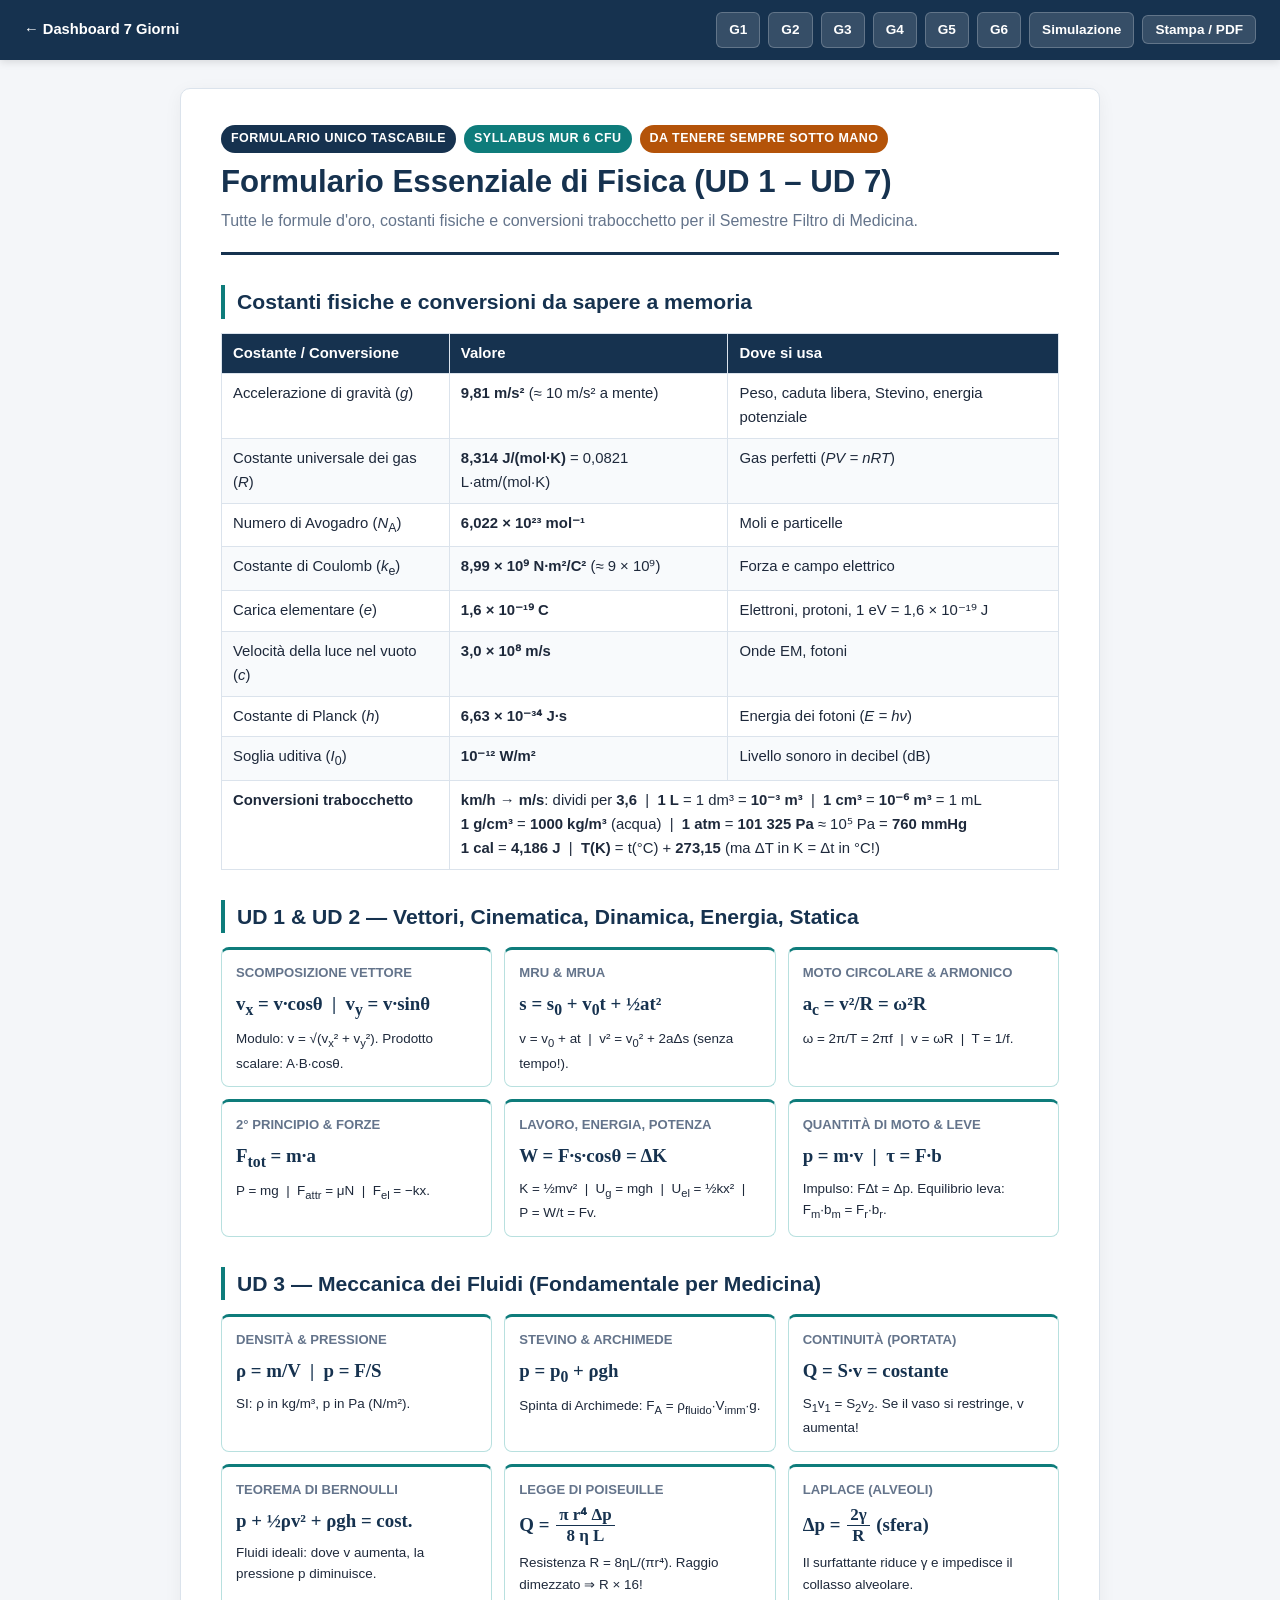
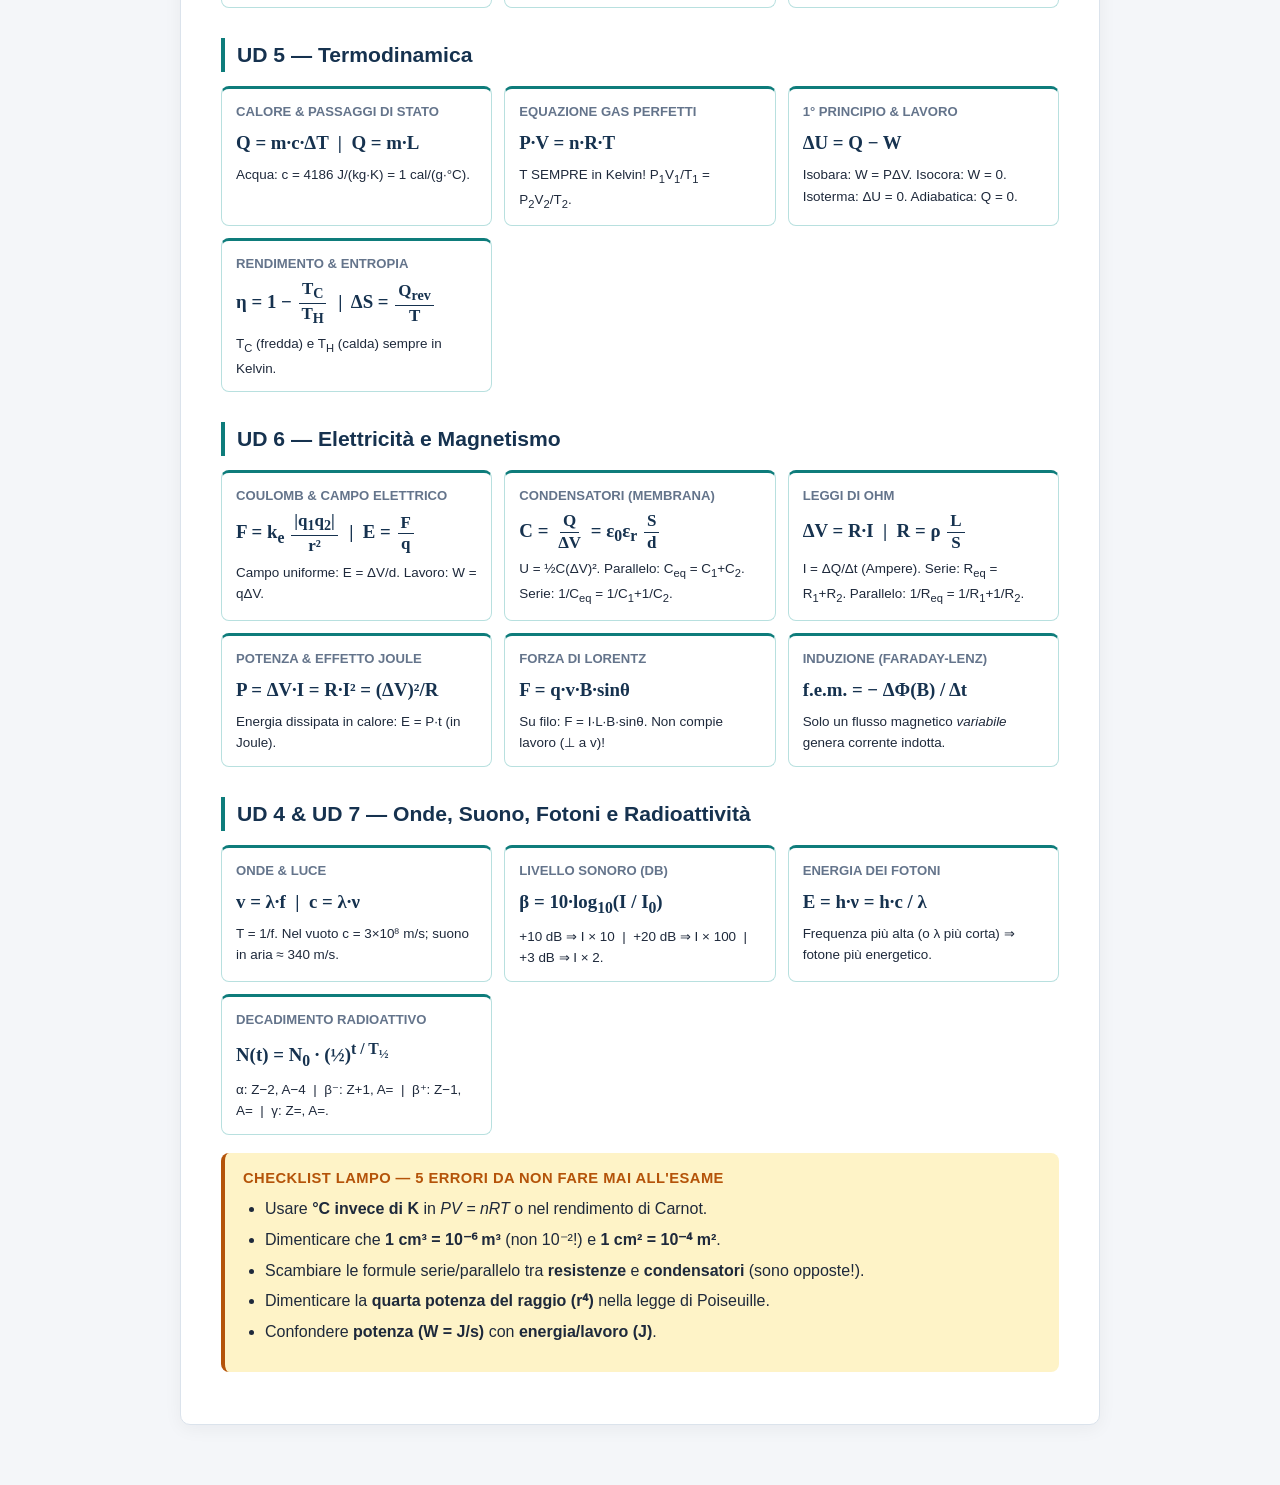
==== dispense/formulario-unico.html @ 3dbf6d62 "Percorso veloce Fisica 7 giorni (dispense HTML, quiz, formulario e PDF)" ====
<!DOCTYPE html>
<html lang="it">
<head>
  <meta charset="UTF-8" />
  <meta name="viewport" content="width=device-width, initial-scale=1.0" />
  <title>Formulario Unico — Fisica Semestre Filtro Medicina</title>
  <link rel="stylesheet" href="../css/style.css" />
</head>
<body>
  <header class="topbar">
    <a href="../index.html">← Dashboard 7 Giorni</a>
    <nav class="topbar-nav">
      <a href="giorno-01-metodi-cinematica.html">G1</a>
      <a href="giorno-02-dinamica-energia-statica.html">G2</a>
      <a href="giorno-03-meccanica-fluidi.html">G3</a>
      <a href="giorno-04-termodinamica.html">G4</a>
      <a href="giorno-05-elettricita-magnetismo.html">G5</a>
      <a href="giorno-06-onde-radiazioni.html">G6</a>
      <a href="giorno-07-simulazione-esame.html">Simulazione</a>
      <button class="btn-print" onclick="window.print()">Stampa / PDF</button>
    </nav>
  </header>

  <main class="container">
    <article class="sheet">
      <div class="doc-header">
        <div class="badge-row">
          <span class="badge">Formulario Unico Tascabile</span>
          <span class="badge teal">Syllabus MUR 6 CFU</span>
          <span class="badge amber">Da tenere sempre sotto mano</span>
        </div>
        <h1>Formulario Essenziale di Fisica (UD 1 – UD 7)</h1>
        <p class="subtitle">Tutte le formule d'oro, costanti fisiche e conversioni trabocchetto per il Semestre Filtro di Medicina.</p>
      </div>

      <h2>Costanti fisiche e conversioni da sapere a memoria</h2>
      <table>
        <thead>
          <tr><th>Costante / Conversione</th><th>Valore</th><th>Dove si usa</th></tr>
        </thead>
        <tbody>
          <tr><td>Accelerazione di gravità (<i>g</i>)</td><td><b>9,81 m/s²</b> (≈ 10 m/s² a mente)</td><td>Peso, caduta libera, Stevino, energia potenziale</td></tr>
          <tr><td>Costante universale dei gas (<i>R</i>)</td><td><b>8,314 J/(mol·K)</b> = 0,0821 L·atm/(mol·K)</td><td>Gas perfetti (<i>PV = nRT</i>)</td></tr>
          <tr><td>Numero di Avogadro (<i>N</i><sub>A</sub>)</td><td><b>6,022 × 10²³ mol⁻¹</b></td><td>Moli e particelle</td></tr>
          <tr><td>Costante di Coulomb (<i>k</i><sub>e</sub>)</td><td><b>8,99 × 10⁹ N·m²/C²</b> (≈ 9 × 10⁹)</td><td>Forza e campo elettrico</td></tr>
          <tr><td>Carica elementare (<i>e</i>)</td><td><b>1,6 × 10⁻¹⁹ C</b></td><td>Elettroni, protoni, 1 eV = 1,6 × 10⁻¹⁹ J</td></tr>
          <tr><td>Velocità della luce nel vuoto (<i>c</i>)</td><td><b>3,0 × 10⁸ m/s</b></td><td>Onde EM, fotoni</td></tr>
          <tr><td>Costante di Planck (<i>h</i>)</td><td><b>6,63 × 10⁻³⁴ J·s</b></td><td>Energia dei fotoni (<i>E = hν</i>)</td></tr>
          <tr><td>Soglia uditiva (<i>I</i><sub>0</sub>)</td><td><b>10⁻¹² W/m²</b></td><td>Livello sonoro in decibel (dB)</td></tr>
          <tr><td><b>Conversioni trabocchetto</b></td><td colspan="2">
            <b>km/h → m/s</b>: dividi per <b>3,6</b> &nbsp;|&nbsp;
            <b>1 L</b> = 1 dm³ = <b>10⁻³ m³</b> &nbsp;|&nbsp;
            <b>1 cm³</b> = <b>10⁻⁶ m³</b> = 1 mL<br/>
            <b>1 g/cm³</b> = <b>1000 kg/m³</b> (acqua) &nbsp;|&nbsp;
            <b>1 atm</b> = <b>101 325 Pa</b> ≈ 10⁵ Pa = <b>760 mmHg</b><br/>
            <b>1 cal</b> = <b>4,186 J</b> &nbsp;|&nbsp;
            <b>T(K)</b> = t(°C) + <b>273,15</b> (ma ΔT in K = Δt in °C!)
          </td></tr>
        </tbody>
      </table>

      <h2>UD 1 &amp; UD 2 — Vettori, Cinematica, Dinamica, Energia, Statica</h2>
      <div class="formula-grid">
        <div class="formula-card">
          <div class="f-name">Scomposizione vettore</div>
          <div class="f-eq">v<sub>x</sub> = v·cosθ &nbsp;|&nbsp; v<sub>y</sub> = v·sinθ</div>
          <div class="f-note">Modulo: v = √(v<sub>x</sub>² + v<sub>y</sub>²). Prodotto scalare: A·B·cosθ.</div>
        </div>
        <div class="formula-card">
          <div class="f-name">MRU &amp; MRUA</div>
          <div class="f-eq">s = s<sub>0</sub> + v<sub>0</sub>t + ½at²</div>
          <div class="f-note">v = v<sub>0</sub> + at &nbsp;|&nbsp; v² = v<sub>0</sub>² + 2aΔs (senza tempo!).</div>
        </div>
        <div class="formula-card">
          <div class="f-name">Moto Circolare &amp; Armonico</div>
          <div class="f-eq">a<sub>c</sub> = v²/R = ω²R</div>
          <div class="f-note">ω = 2π/T = 2πf &nbsp;|&nbsp; v = ωR &nbsp;|&nbsp; T = 1/f.</div>
        </div>
        <div class="formula-card">
          <div class="f-name">2° Principio &amp; Forze</div>
          <div class="f-eq">F<sub>tot</sub> = m·a</div>
          <div class="f-note">P = mg &nbsp;|&nbsp; F<sub>attr</sub> = μN &nbsp;|&nbsp; F<sub>el</sub> = −kx.</div>
        </div>
        <div class="formula-card">
          <div class="f-name">Lavoro, Energia, Potenza</div>
          <div class="f-eq">W = F·s·cosθ = ΔK</div>
          <div class="f-note">K = ½mv² &nbsp;|&nbsp; U<sub>g</sub> = mgh &nbsp;|&nbsp; U<sub>el</sub> = ½kx² &nbsp;|&nbsp; P = W/t = Fv.</div>
        </div>
        <div class="formula-card">
          <div class="f-name">Quantità di moto &amp; Leve</div>
          <div class="f-eq">p = m·v &nbsp;|&nbsp; τ = F·b</div>
          <div class="f-note">Impulso: FΔt = Δp. Equilibrio leva: F<sub>m</sub>·b<sub>m</sub> = F<sub>r</sub>·b<sub>r</sub>.</div>
        </div>
      </div>

      <h2>UD 3 — Meccanica dei Fluidi (Fondamentale per Medicina)</h2>
      <div class="formula-grid">
        <div class="formula-card">
          <div class="f-name">Densità &amp; Pressione</div>
          <div class="f-eq">ρ = m/V &nbsp;|&nbsp; p = F/S</div>
          <div class="f-note">SI: ρ in kg/m³, p in Pa (N/m²).</div>
        </div>
        <div class="formula-card">
          <div class="f-name">Stevino &amp; Archimede</div>
          <div class="f-eq">p = p<sub>0</sub> + ρgh</div>
          <div class="f-note">Spinta di Archimede: F<sub>A</sub> = ρ<sub>fluido</sub>·V<sub>imm</sub>·g.</div>
        </div>
        <div class="formula-card">
          <div class="f-name">Continuità (Portata)</div>
          <div class="f-eq">Q = S·v = costante</div>
          <div class="f-note">S<sub>1</sub>v<sub>1</sub> = S<sub>2</sub>v<sub>2</sub>. Se il vaso si restringe, v aumenta!</div>
        </div>
        <div class="formula-card">
          <div class="f-name">Teorema di Bernoulli</div>
          <div class="f-eq">p + ½ρv² + ρgh = cost.</div>
          <div class="f-note">Fluidi ideali: dove v aumenta, la pressione p diminuisce.</div>
        </div>
        <div class="formula-card">
          <div class="f-name">Legge di Poiseuille</div>
          <div class="f-eq">Q = <span class="frac"><span>π r⁴ Δp</span><span>8 η L</span></span></div>
          <div class="f-note">Resistenza R = 8ηL/(πr⁴). Raggio dimezzato ⇒ R × 16!</div>
        </div>
        <div class="formula-card">
          <div class="f-name">Laplace (Alveoli)</div>
          <div class="f-eq">Δp = <span class="frac"><span>2γ</span><span>R</span></span> (sfera)</div>
          <div class="f-note">Il surfattante riduce γ e impedisce il collasso alveolare.</div>
        </div>
      </div>

      <h2>UD 5 — Termodinamica</h2>
      <div class="formula-grid">
        <div class="formula-card">
          <div class="f-name">Calore &amp; Passaggi di stato</div>
          <div class="f-eq">Q = m·c·ΔT &nbsp;|&nbsp; Q = m·L</div>
          <div class="f-note">Acqua: c = 4186 J/(kg·K) = 1 cal/(g·°C).</div>
        </div>
        <div class="formula-card">
          <div class="f-name">Equazione Gas Perfetti</div>
          <div class="f-eq">P·V = n·R·T</div>
          <div class="f-note">T SEMPRE in Kelvin! P<sub>1</sub>V<sub>1</sub>/T<sub>1</sub> = P<sub>2</sub>V<sub>2</sub>/T<sub>2</sub>.</div>
        </div>
        <div class="formula-card">
          <div class="f-name">1° Principio &amp; Lavoro</div>
          <div class="f-eq">ΔU = Q − W</div>
          <div class="f-note">Isobara: W = PΔV. Isocora: W = 0. Isoterma: ΔU = 0. Adiabatica: Q = 0.</div>
        </div>
        <div class="formula-card">
          <div class="f-name">Rendimento &amp; Entropia</div>
          <div class="f-eq">η = 1 − <span class="frac"><span>T<sub>C</sub></span><span>T<sub>H</sub></span></span> &nbsp;|&nbsp; ΔS = <span class="frac"><span>Q<sub>rev</sub></span><span>T</span></span></div>
          <div class="f-note">T<sub>C</sub> (fredda) e T<sub>H</sub> (calda) sempre in Kelvin.</div>
        </div>
      </div>

      <h2>UD 6 — Elettricità e Magnetismo</h2>
      <div class="formula-grid">
        <div class="formula-card">
          <div class="f-name">Coulomb &amp; Campo Elettrico</div>
          <div class="f-eq">F = k<sub>e</sub> <span class="frac"><span>|q<sub>1</sub>q<sub>2</sub>|</span><span>r²</span></span> &nbsp;|&nbsp; E = <span class="frac"><span>F</span><span>q</span></span></div>
          <div class="f-note">Campo uniforme: E = ΔV/d. Lavoro: W = qΔV.</div>
        </div>
        <div class="formula-card">
          <div class="f-name">Condensatori (Membrana)</div>
          <div class="f-eq">C = <span class="frac"><span>Q</span><span>ΔV</span></span> = ε<sub>0</sub>ε<sub>r</sub> <span class="frac"><span>S</span><span>d</span></span></div>
          <div class="f-note">U = ½C(ΔV)². Parallelo: C<sub>eq</sub> = C<sub>1</sub>+C<sub>2</sub>. Serie: 1/C<sub>eq</sub> = 1/C<sub>1</sub>+1/C<sub>2</sub>.</div>
        </div>
        <div class="formula-card">
          <div class="f-name">Leggi di Ohm</div>
          <div class="f-eq">ΔV = R·I &nbsp;|&nbsp; R = ρ <span class="frac"><span>L</span><span>S</span></span></div>
          <div class="f-note">I = ΔQ/Δt (Ampere). Serie: R<sub>eq</sub> = R<sub>1</sub>+R<sub>2</sub>. Parallelo: 1/R<sub>eq</sub> = 1/R<sub>1</sub>+1/R<sub>2</sub>.</div>
        </div>
        <div class="formula-card">
          <div class="f-name">Potenza &amp; Effetto Joule</div>
          <div class="f-eq">P = ΔV·I = R·I² = (ΔV)²/R</div>
          <div class="f-note">Energia dissipata in calore: E = P·t (in Joule).</div>
        </div>
        <div class="formula-card">
          <div class="f-name">Forza di Lorentz</div>
          <div class="f-eq">F = q·v·B·sinθ</div>
          <div class="f-note">Su filo: F = I·L·B·sinθ. Non compie lavoro (⊥ a v)!</div>
        </div>
        <div class="formula-card">
          <div class="f-name">Induzione (Faraday-Lenz)</div>
          <div class="f-eq">f.e.m. = − ΔΦ(B) / Δt</div>
          <div class="f-note">Solo un flusso magnetico <i>variabile</i> genera corrente indotta.</div>
        </div>
      </div>

      <h2>UD 4 &amp; UD 7 — Onde, Suono, Fotoni e Radioattività</h2>
      <div class="formula-grid">
        <div class="formula-card">
          <div class="f-name">Onde &amp; Luce</div>
          <div class="f-eq">v = λ·f &nbsp;|&nbsp; c = λ·ν</div>
          <div class="f-note">T = 1/f. Nel vuoto c = 3×10⁸ m/s; suono in aria ≈ 340 m/s.</div>
        </div>
        <div class="formula-card">
          <div class="f-name">Livello Sonoro (dB)</div>
          <div class="f-eq">β = 10·log<sub>10</sub>(I / I<sub>0</sub>)</div>
          <div class="f-note">+10 dB ⇒ I × 10 &nbsp;|&nbsp; +20 dB ⇒ I × 100 &nbsp;|&nbsp; +3 dB ⇒ I × 2.</div>
        </div>
        <div class="formula-card">
          <div class="f-name">Energia dei Fotoni</div>
          <div class="f-eq">E = h·ν = h·c / λ</div>
          <div class="f-note">Frequenza più alta (o λ più corta) ⇒ fotone più energetico.</div>
        </div>
        <div class="formula-card">
          <div class="f-name">Decadimento Radioattivo</div>
          <div class="f-eq">N(t) = N<sub>0</sub> · (½)<sup>t / T<sub>½</sub></sup></div>
          <div class="f-note">α: Z−2, A−4 &nbsp;|&nbsp; β⁻: Z+1, A= &nbsp;|&nbsp; β⁺: Z−1, A= &nbsp;|&nbsp; γ: Z=, A=.</div>
        </div>
      </div>

      <div class="box trap">
        <span class="box-title">Checklist lampo — 5 errori da NON fare mai all'esame</span>
        <ul>
          <li>Usare <b>°C invece di K</b> in <i>PV = nRT</i> o nel rendimento di Carnot.</li>
          <li>Dimenticare che <b>1 cm³ = 10⁻⁶ m³</b> (non 10⁻²!) e <b>1 cm² = 10⁻⁴ m²</b>.</li>
          <li>Scambiare le formule serie/parallelo tra <b>resistenze</b> e <b>condensatori</b> (sono opposte!).</li>
          <li>Dimenticare la <b>quarta potenza del raggio (r⁴)</b> nella legge di Poiseuille.</li>
          <li>Confondere <b>potenza (W = J/s)</b> con <b>energia/lavoro (J)</b>.</li>
        </ul>
      </div>
    </article>
  </main>
</body>
</html>
---- css/style.css ----
/* ============================================================
   Percorso Veloce Fisica — Semestre Filtro Medicina (MUR)
   Stile ottimizzato per studio su schermo, tablet e stampa PDF
   ============================================================ */

:root {
  --primary: #16324f;
  --primary-light: #234e78;
  --accent: #0e7c7b;
  --accent-soft: #e6f5f5;
  --warn: #b45309;
  --warn-soft: #fef3c7;
  --med: #9d174d;
  --med-soft: #fdf2f8;
  --ok: #15803d;
  --ok-soft: #dcfce7;
  --err: #b91c1c;
  --err-soft: #fee2e2;
  --bg: #f4f6f9;
  --surface: #ffffff;
  --text: #1e293b;
  --muted: #64748b;
  --border: #dbe3ec;
  --radius: 10px;
}

* {
  box-sizing: border-box;
}

html, body {
  margin: 0;
  padding: 0;
  font-family: -apple-system, BlinkMacSystemFont, "Segoe UI", Roboto, "Helvetica Neue", Arial, sans-serif;
  color: var(--text);
  background: var(--bg);
  line-height: 1.6;
  font-size: 16px;
}

/* Topbar di navigazione (nascosta in stampa) */
.topbar {
  background: var(--primary);
  color: #fff;
  padding: 12px 24px;
  display: flex;
  flex-wrap: wrap;
  align-items: center;
  justify-content: space-between;
  gap: 12px;
  position: sticky;
  top: 0;
  z-index: 50;
  box-shadow: 0 2px 8px rgba(0,0,0,0.12);
}

.topbar a {
  color: #fff;
  text-decoration: none;
  font-weight: 600;
  font-size: 0.92rem;
}

.topbar-nav {
  display: flex;
  flex-wrap: wrap;
  gap: 8px;
  align-items: center;
}

.topbar-nav a, .btn-print {
  background: rgba(255,255,255,0.14);
  color: #fff;
  border: 1px solid rgba(255,255,255,0.22);
  padding: 6px 12px;
  border-radius: 6px;
  font-size: 0.85rem;
  cursor: pointer;
  text-decoration: none;
  font-weight: 600;
}

.topbar-nav a:hover, .btn-print:hover {
  background: rgba(255,255,255,0.25);
}

/* Container principale */
.container {
  max-width: 960px;
  margin: 28px auto 60px;
  padding: 0 20px;
}

.sheet {
  background: var(--surface);
  border: 1px solid var(--border);
  border-radius: var(--radius);
  padding: 36px 40px;
  box-shadow: 0 4px 18px rgba(15, 23, 42, 0.05);
}

/* Intestazione dispensa */
.doc-header {
  border-bottom: 3px solid var(--primary);
  padding-bottom: 18px;
  margin-bottom: 26px;
}

.badge-row {
  display: flex;
  flex-wrap: wrap;
  gap: 8px;
  margin-bottom: 10px;
}

.badge {
  display: inline-block;
  font-size: 0.78rem;
  font-weight: 700;
  text-transform: uppercase;
  letter-spacing: 0.04em;
  padding: 4px 10px;
  border-radius: 999px;
  background: var(--primary);
  color: #fff;
}

.badge.teal { background: var(--accent); }
.badge.amber { background: var(--warn); }
.badge.med { background: var(--med); }

h1 {
  margin: 0 0 8px;
  font-size: 1.95rem;
  color: var(--primary);
  line-height: 1.2;
}

.subtitle {
  margin: 0;
  color: var(--muted);
  font-size: 1rem;
}

h2 {
  margin: 30px 0 12px;
  font-size: 1.32rem;
  color: var(--primary);
  border-left: 4px solid var(--accent);
  padding-left: 12px;
  page-break-after: avoid;
}

h3 {
  margin: 20px 0 8px;
  font-size: 1.08rem;
  color: var(--primary-light);
  page-break-after: avoid;
}

p {
  margin: 8px 0 12px;
}

ul, ol {
  margin: 6px 0 14px;
  padding-left: 22px;
}

li {
  margin-bottom: 5px;
}

/* Box didattici */
.box {
  border-radius: 8px;
  padding: 14px 18px;
  margin: 16px 0;
  border-left: 4px solid var(--primary);
  background: #f8fafc;
  page-break-inside: avoid;
}

.box-title {
  font-weight: 700;
  font-size: 0.92rem;
  text-transform: uppercase;
  letter-spacing: 0.03em;
  margin-bottom: 6px;
  display: block;
}

.box.idea {
  background: #eff6ff;
  border-left-color: var(--primary);
}
.box.idea .box-title { color: var(--primary); }

.box.formula {
  background: var(--accent-soft);
  border-left-color: var(--accent);
}
.box.formula .box-title { color: var(--accent); }

.box.trap {
  background: var(--warn-soft);
  border-left-color: var(--warn);
}
.box.trap .box-title { color: var(--warn); }

.box.med {
  background: var(--med-soft);
  border-left-color: var(--med);
}
.box.med .box-title { color: var(--med); }

/* Formule matematiche pulite (senza dipendenze esterne) */
.math {
  font-family: "Cambria Math", "STIX Two Math", Georgia, "Times New Roman", serif;
  font-size: 1.06em;
  white-space: nowrap;
}

.formula-grid {
  display: grid;
  grid-template-columns: repeat(auto-fit, minmax(230px, 1fr));
  gap: 12px;
  margin: 14px 0 18px;
}

.formula-card {
  background: #fff;
  border: 1px solid #b8e0df;
  border-top: 3px solid var(--accent);
  border-radius: 8px;
  padding: 12px 14px;
  page-break-inside: avoid;
}

.formula-card .f-name {
  font-size: 0.82rem;
  font-weight: 700;
  color: var(--muted);
  text-transform: uppercase;
  margin-bottom: 4px;
}

.formula-card .f-eq {
  font-family: "Cambria Math", Georgia, "Times New Roman", serif;
  font-size: 1.18rem;
  font-weight: 700;
  color: var(--primary);
  margin: 6px 0;
}

.formula-card .f-note {
  font-size: 0.84rem;
  color: var(--text);
}

.frac {
  display: inline-flex;
  flex-direction: column;
  align-items: center;
  vertical-align: middle;
  margin: 0 2px;
  font-size: 0.9em;
  line-height: 1.1;
}
.frac > span:first-child {
  border-bottom: 1.5px solid currentColor;
  padding: 0 3px 1px;
}
.frac > span:last-child {
  padding: 1px 3px 0;
}

/* Tabelle */
table {
  width: 100%;
  border-collapse: collapse;
  margin: 14px 0 18px;
  font-size: 0.93rem;
  page-break-inside: avoid;
}

th, td {
  border: 1px solid var(--border);
  padding: 8px 11px;
  text-align: left;
  vertical-align: top;
}

th {
  background: var(--primary);
  color: #fff;
  font-weight: 600;
}

tr:nth-child(even) td {
  background: #f8fafc;
}

/* Esercizi svolti */
.example {
  border: 1px solid var(--border);
  border-radius: 8px;
  padding: 14px 18px;
  margin: 14px 0;
  background: #fff;
  page-break-inside: avoid;
}

.example-q {
  font-weight: 700;
  color: var(--primary);
  margin-bottom: 8px;
}

.example-sol {
  font-size: 0.94rem;
  border-top: 1px dashed var(--border);
  padding-top: 8px;
}

/* Quiz interattivi */
.quiz-section {
  margin-top: 28px;
}

.quiz-card {
  border: 1px solid var(--border);
  border-radius: 8px;
  padding: 16px 18px;
  margin-bottom: 14px;
  background: #fff;
  page-break-inside: avoid;
}

.quiz-q {
  font-weight: 700;
  margin-bottom: 10px;
  color: var(--primary);
}

.quiz-options {
  list-style: none;
  padding: 0;
  margin: 0;
  display: grid;
  gap: 7px;
}

.quiz-opt {
  border: 1px solid var(--border);
  border-radius: 6px;
  padding: 8px 12px;
  cursor: pointer;
  background: #f8fafc;
  transition: background 0.15s, border-color 0.15s;
  font-size: 0.94rem;
  display: flex;
  align-items: center;
  gap: 8px;
}

.quiz-opt:hover {
  background: #eef4fb;
  border-color: var(--primary-light);
}

.quiz-opt.selected {
  border-color: var(--primary);
  background: #e0ecfa;
  font-weight: 600;
}

.quiz-opt.correct {
  border-color: var(--ok);
  background: var(--ok-soft);
  color: #14532d;
  font-weight: 700;
}

.quiz-opt.wrong {
  border-color: var(--err);
  background: var(--err-soft);
  color: #7f1d1d;
}

.quiz-fill {
  display: flex;
  flex-wrap: wrap;
  gap: 10px;
  align-items: center;
  margin-top: 6px;
}

.quiz-fill input {
  padding: 8px 12px;
  border: 1px solid var(--border);
  border-radius: 6px;
  font-size: 0.95rem;
  width: 220px;
}

.quiz-exp {
  display: none;
  margin-top: 10px;
  padding: 10px 12px;
  border-radius: 6px;
  background: #f1f5f9;
  font-size: 0.9rem;
  border-left: 3px solid var(--accent);
}

.quiz-exp.show {
  display: block;
}

.btn {
  display: inline-block;
  background: var(--primary);
  color: #fff;
  border: none;
  border-radius: 7px;
  padding: 9px 16px;
  font-size: 0.92rem;
  font-weight: 600;
  cursor: pointer;
  text-decoration: none;
}

.btn:hover { background: var(--primary-light); }
.btn.teal { background: var(--accent); }
.btn.teal:hover { background: #0a6362; }
.btn.outline {
  background: #fff;
  color: var(--primary);
  border: 1px solid var(--primary);
}
.btn.outline:hover { background: #eff6ff; }

.quiz-actions {
  display: flex;
  flex-wrap: wrap;
  gap: 10px;
  align-items: center;
  margin-top: 14px;
}

.score-banner {
  margin-top: 14px;
  padding: 14px 18px;
  border-radius: 8px;
  background: #eff6ff;
  border: 1px solid #bfdbfe;
  font-weight: 700;
  color: var(--primary);
  display: none;
}

.score-banner.show { display: block; }

/* Timer simulazione */
.sim-bar {
  background: #fff;
  border: 2px solid var(--primary);
  border-radius: 8px;
  padding: 12px 16px;
  margin-bottom: 20px;
  display: flex;
  flex-wrap: wrap;
  justify-content: space-between;
  align-items: center;
  gap: 12px;
  position: sticky;
  top: 56px;
  z-index: 30;
}

.timer-display {
  font-size: 1.4rem;
  font-weight: 800;
  color: var(--primary);
  font-variant-numeric: tabular-nums;
}

/* Dashboard index */
.hero {
  background: linear-gradient(135deg, #16324f 0%, #0e7c7b 100%);
  color: #fff;
  border-radius: var(--radius);
  padding: 32px 34px;
  margin-bottom: 26px;
}

.hero h1 {
  color: #fff;
  font-size: 2rem;
  margin-bottom: 8px;
}

.hero p {
  color: rgba(255,255,255,0.92);
  max-width: 720px;
  margin: 0 0 16px;
}

.progress-wrap {
  background: rgba(255,255,255,0.2);
  border-radius: 999px;
  height: 12px;
  overflow: hidden;
  max-width: 420px;
  margin-top: 10px;
}

.progress-bar {
  height: 100%;
  background: #4ade80;
  width: 0%;
  transition: width 0.3s;
}

.day-grid {
  display: grid;
  grid-template-columns: repeat(auto-fit, minmax(280px, 1fr));
  gap: 16px;
  margin-top: 18px;
}

.day-card {
  background: #fff;
  border: 1px solid var(--border);
  border-radius: var(--radius);
  padding: 18px 20px;
  display: flex;
  flex-direction: column;
  justify-content: space-between;
  gap: 12px;
  box-shadow: 0 2px 10px rgba(15,23,42,0.04);
}

.day-card.done {
  border-color: var(--ok);
  background: #f7fef9;
}

.day-card h3 {
  margin: 6px 0 4px;
  font-size: 1.1rem;
  color: var(--primary);
}

.day-card p {
  margin: 0;
  font-size: 0.9rem;
  color: var(--muted);
}

.day-links {
  display: flex;
  flex-wrap: wrap;
  gap: 8px;
  margin-top: 8px;
}

.day-links a {
  font-size: 0.84rem;
  padding: 6px 11px;
}

.check-label {
  display: inline-flex;
  align-items: center;
  gap: 6px;
  font-size: 0.85rem;
  font-weight: 600;
  color: var(--muted);
  cursor: pointer;
}

/* Footer navigazione tra giorni */
.day-footer {
  margin-top: 32px;
  padding-top: 18px;
  border-top: 1px solid var(--border);
  display: flex;
  justify-content: space-between;
  flex-wrap: wrap;
  gap: 10px;
}

/* Chiave risposte visibile in stampa PDF */
.print-answers {
  display: none;
}

/* ============================================================
   STAMPA / EXPORT PDF (Chrome headless --print-to-pdf)
   ============================================================ */
@page {
  size: A4;
  margin: 14mm 14mm 15mm 14mm;
}

@media print {
  body {
    background: #fff;
    font-size: 10.5pt;
    line-height: 1.45;
  }
  .topbar, .quiz-actions, .sim-bar, .day-footer, .no-print {
    display: none !important;
  }
  .container {
    max-width: 100%;
    margin: 0;
    padding: 0;
  }
  .sheet {
    border: none;
    box-shadow: none;
    padding: 0;
  }
  h1 { font-size: 17pt; }
  h2 { font-size: 13pt; margin-top: 18px; }
  h3 { font-size: 11pt; }
  .formula-grid {
    grid-template-columns: repeat(2, 1fr);
    gap: 8px;
  }
  .quiz-exp {
    display: none !important;
  }
  .print-answers {
    display: block;
    page-break-before: always;
    margin-top: 16px;
  }
  .print-answers h2 {
    margin-top: 0;
  }
  .print-answers ol {
    font-size: 9.5pt;
  }
  a {
    color: inherit;
    text-decoration: none;
  }
}
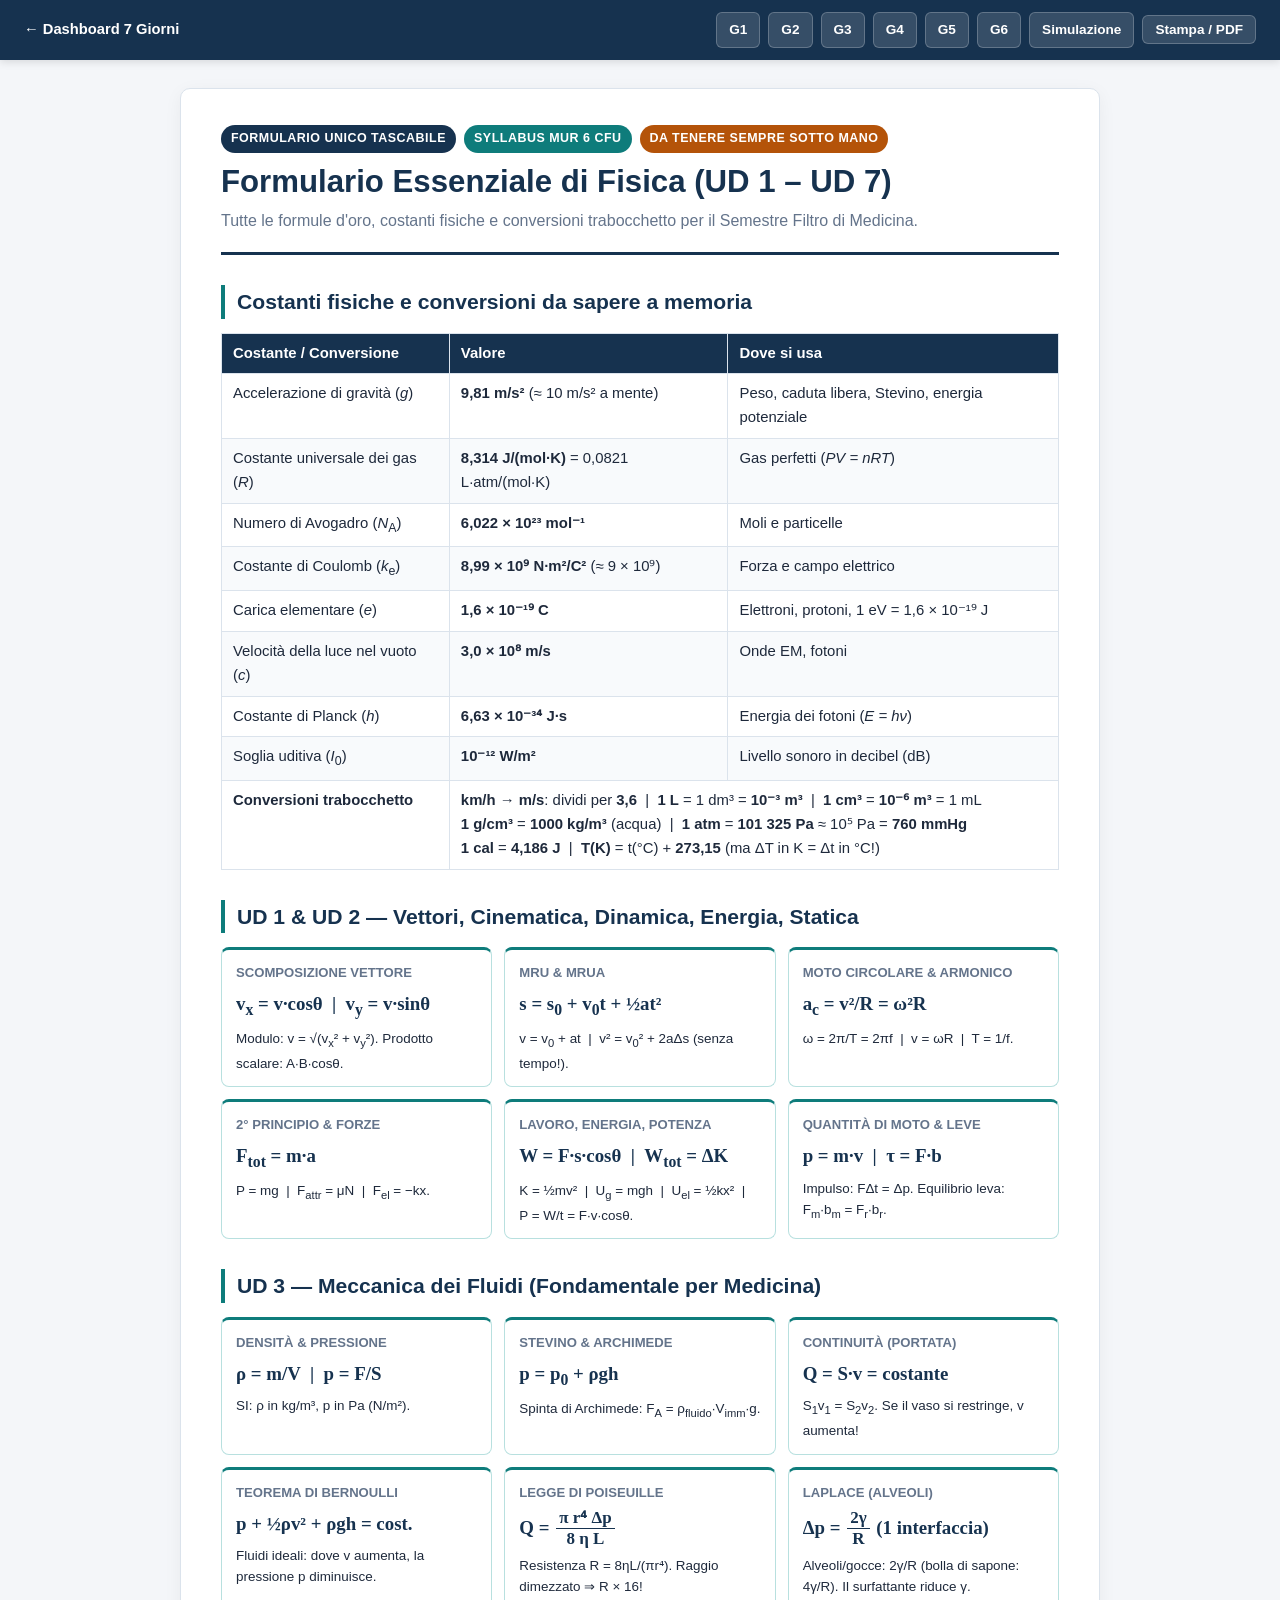
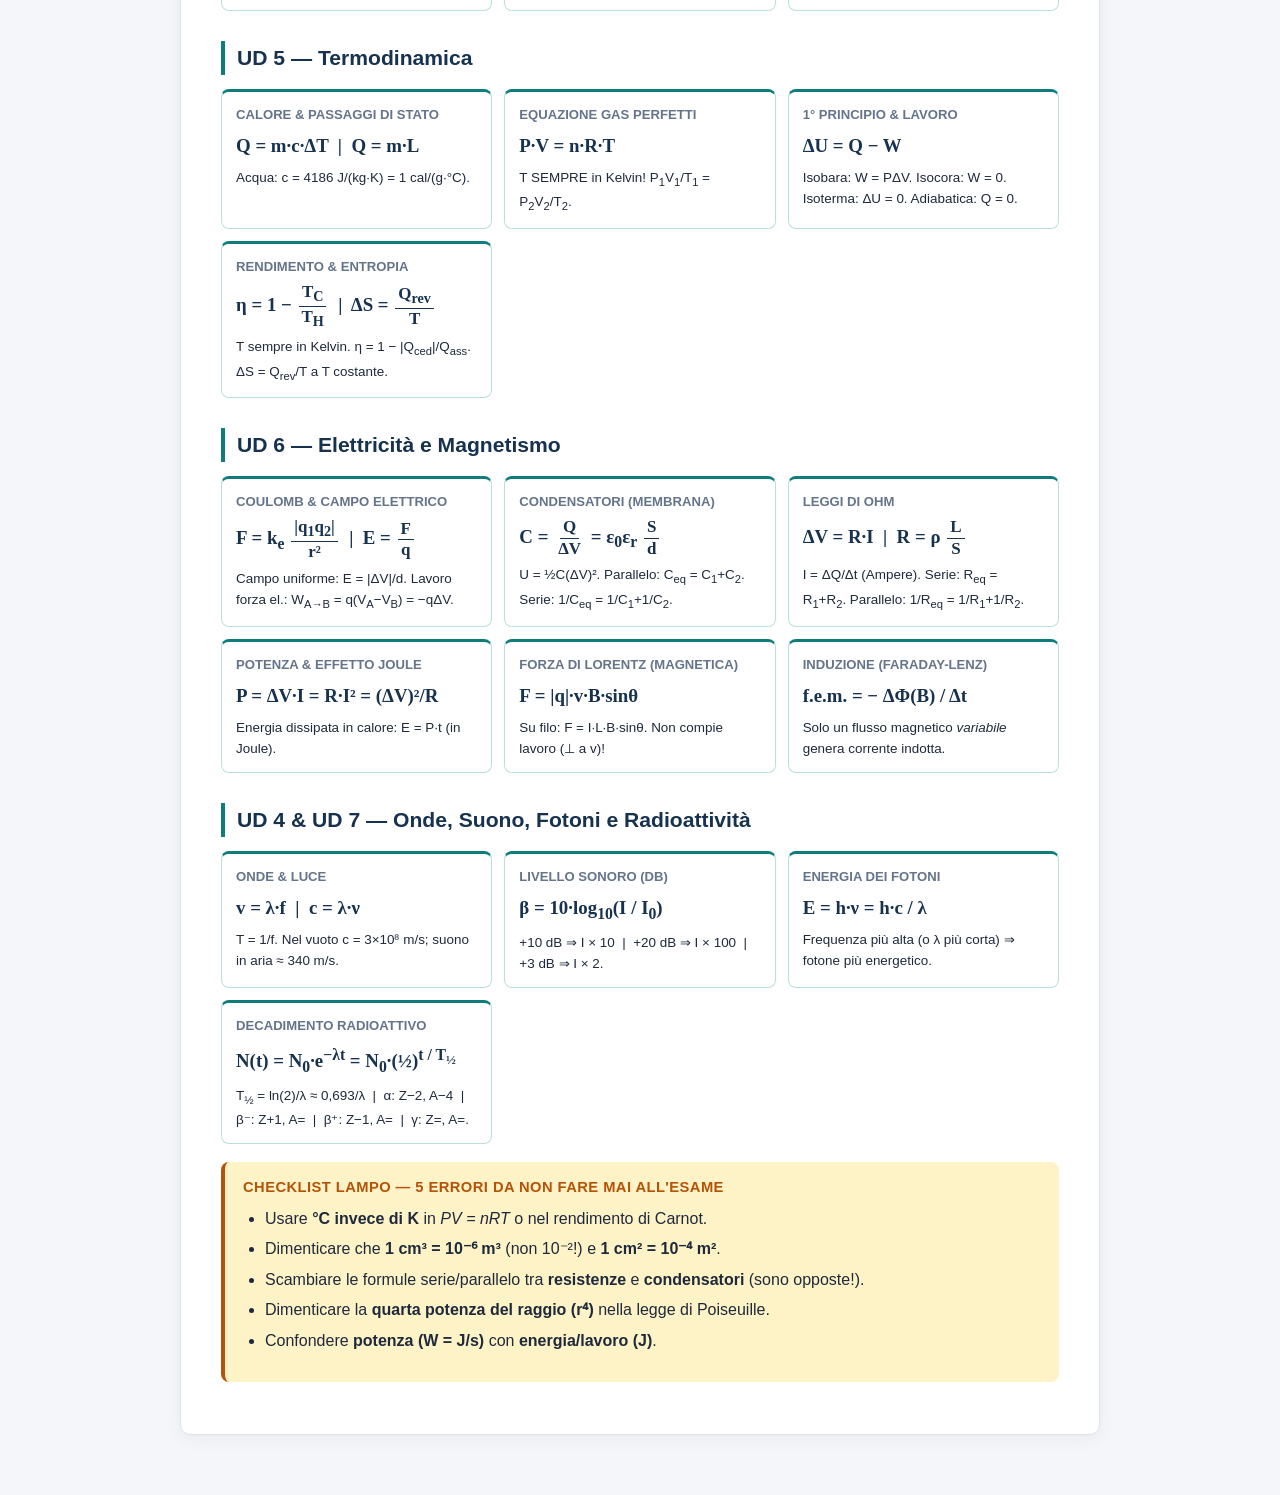
==== commit bcbb103d: "Audit completo: formato ufficiale MUR (45 min, -0,1, 15 MC + 16 completamento), correzioni fisiche, " ====
--- a/dispense/formulario-unico.html
+++ b/dispense/formulario-unico.html
@@ -83,8 +83,8 @@
         </div>
         <div class="formula-card">
           <div class="f-name">Lavoro, Energia, Potenza</div>
-          <div class="f-eq">W = F·s·cosθ = ΔK</div>
-          <div class="f-note">K = ½mv² &nbsp;|&nbsp; U<sub>g</sub> = mgh &nbsp;|&nbsp; U<sub>el</sub> = ½kx² &nbsp;|&nbsp; P = W/t = Fv.</div>
+          <div class="f-eq">W = F·s·cosθ &nbsp;|&nbsp; W<sub>tot</sub> = ΔK</div>
+          <div class="f-note">K = ½mv² &nbsp;|&nbsp; U<sub>g</sub> = mgh &nbsp;|&nbsp; U<sub>el</sub> = ½kx² &nbsp;|&nbsp; P = W/t = F·v·cosθ.</div>
         </div>
         <div class="formula-card">
           <div class="f-name">Quantità di moto &amp; Leve</div>
@@ -122,8 +122,8 @@
         </div>
         <div class="formula-card">
           <div class="f-name">Laplace (Alveoli)</div>
-          <div class="f-eq">Δp = <span class="frac"><span>2γ</span><span>R</span></span> (sfera)</div>
-          <div class="f-note">Il surfattante riduce γ e impedisce il collasso alveolare.</div>
+          <div class="f-eq">Δp = <span class="frac"><span>2γ</span><span>R</span></span> (1 interfaccia)</div>
+          <div class="f-note">Alveoli/gocce: 2γ/R (bolla di sapone: 4γ/R). Il surfattante riduce γ.</div>
         </div>
       </div>
 
@@ -147,7 +147,7 @@
         <div class="formula-card">
           <div class="f-name">Rendimento &amp; Entropia</div>
           <div class="f-eq">η = 1 − <span class="frac"><span>T<sub>C</sub></span><span>T<sub>H</sub></span></span> &nbsp;|&nbsp; ΔS = <span class="frac"><span>Q<sub>rev</sub></span><span>T</span></span></div>
-          <div class="f-note">T<sub>C</sub> (fredda) e T<sub>H</sub> (calda) sempre in Kelvin.</div>
+          <div class="f-note">T sempre in Kelvin. η = 1 − |Q<sub>ced</sub>|/Q<sub>ass</sub>. ΔS = Q<sub>rev</sub>/T a T costante.</div>
         </div>
       </div>
 
@@ -156,7 +156,7 @@
         <div class="formula-card">
           <div class="f-name">Coulomb &amp; Campo Elettrico</div>
           <div class="f-eq">F = k<sub>e</sub> <span class="frac"><span>|q<sub>1</sub>q<sub>2</sub>|</span><span>r²</span></span> &nbsp;|&nbsp; E = <span class="frac"><span>F</span><span>q</span></span></div>
-          <div class="f-note">Campo uniforme: E = ΔV/d. Lavoro: W = qΔV.</div>
+          <div class="f-note">Campo uniforme: E = |ΔV|/d. Lavoro forza el.: W<sub>A→B</sub> = q(V<sub>A</sub>−V<sub>B</sub>) = −qΔV.</div>
         </div>
         <div class="formula-card">
           <div class="f-name">Condensatori (Membrana)</div>
@@ -174,8 +174,8 @@
           <div class="f-note">Energia dissipata in calore: E = P·t (in Joule).</div>
         </div>
         <div class="formula-card">
-          <div class="f-name">Forza di Lorentz</div>
-          <div class="f-eq">F = q·v·B·sinθ</div>
+          <div class="f-name">Forza di Lorentz (magnetica)</div>
+          <div class="f-eq">F = |q|·v·B·sinθ</div>
           <div class="f-note">Su filo: F = I·L·B·sinθ. Non compie lavoro (⊥ a v)!</div>
         </div>
         <div class="formula-card">
@@ -204,8 +204,8 @@
         </div>
         <div class="formula-card">
           <div class="f-name">Decadimento Radioattivo</div>
-          <div class="f-eq">N(t) = N<sub>0</sub> · (½)<sup>t / T<sub>½</sub></sup></div>
-          <div class="f-note">α: Z−2, A−4 &nbsp;|&nbsp; β⁻: Z+1, A= &nbsp;|&nbsp; β⁺: Z−1, A= &nbsp;|&nbsp; γ: Z=, A=.</div>
+          <div class="f-eq">N(t) = N<sub>0</sub>·e<sup>−λt</sup> = N<sub>0</sub>·(½)<sup>t / T<sub>½</sub></sup></div>
+          <div class="f-note">T<sub>½</sub> = ln(2)/λ ≈ 0,693/λ &nbsp;|&nbsp; α: Z−2, A−4 &nbsp;|&nbsp; β⁻: Z+1, A= &nbsp;|&nbsp; β⁺: Z−1, A= &nbsp;|&nbsp; γ: Z=, A=.</div>
         </div>
       </div>
 
